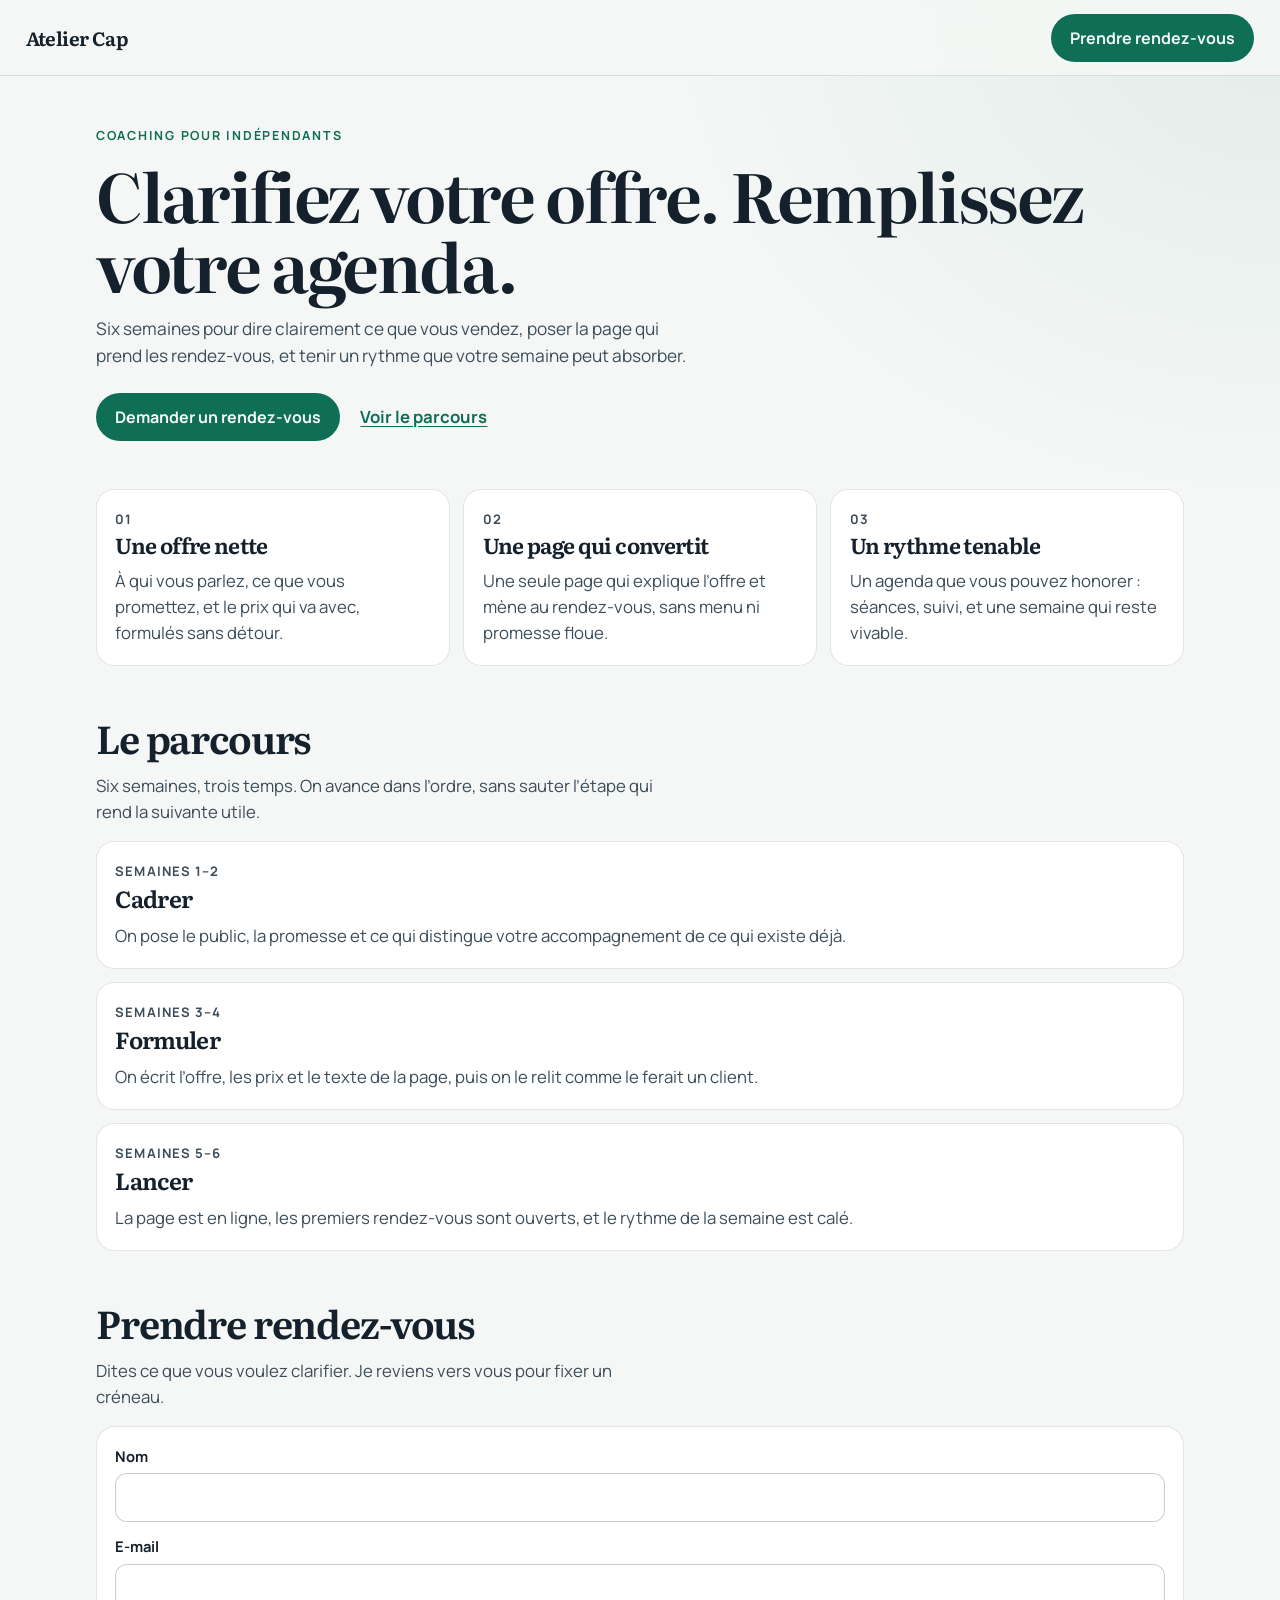
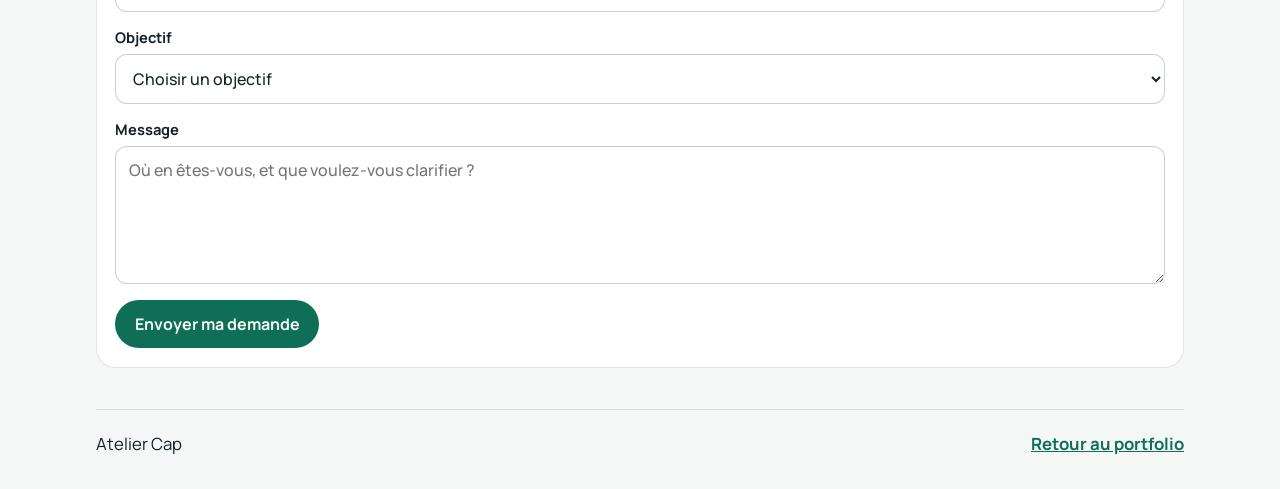
==== coach/index.html @ a21d3401 "Ajouter la landing page coach. Co-authored-by: ASIATA Martine <Vasvohn@users.noreply.github.com>" ====
<!DOCTYPE html>
<html lang="fr">
<head>
    <meta charset="UTF-8">
    <meta name="viewport" content="width=device-width, initial-scale=1.0">
    <title>Atelier Cap</title>
    <meta name="description" content="Atelier Cap accompagne les indépendants pendant six semaines pour clarifier leur offre, écrire une page qui convertit et tenir un rythme de rendez-vous.">
    <link rel="preconnect" href="https://fonts.googleapis.com">
    <link rel="preconnect" href="https://fonts.gstatic.com" crossorigin>
    <link href="https://fonts.googleapis.com/css2?family=Literata:opsz,wght@7..72,560;7..72,650&family=Manrope:wght@400;500;600;700&display=swap" rel="stylesheet">
    <link rel="stylesheet" href="styles.css">
</head>
<body>
    <header class="site-header">
        <a class="brand" href="#accueil">Atelier Cap</a>
        <a class="btn" href="#rendez-vous">Prendre rendez-vous</a>
    </header>

    <main id="accueil">
        <section class="hero">
            <p class="eyebrow">Coaching pour indépendants</p>
            <h1>Clarifiez votre offre. Remplissez votre agenda.</h1>
            <p class="lead">Six semaines pour dire clairement ce que vous vendez, poser la page qui prend les rendez-vous, et tenir un rythme que votre semaine peut absorber.</p>
            <div class="hero-actions">
                <a class="btn" href="#rendez-vous">Demander un rendez-vous</a>
                <a class="text-link" href="#parcours">Voir le parcours</a>
            </div>
        </section>

        <section class="offres" aria-label="Ce que nous clarifions">
            <ol class="cards">
                <li>
                    <p class="card-index">01</p>
                    <h2>Une offre nette</h2>
                    <p>À qui vous parlez, ce que vous promettez, et le prix qui va avec, formulés sans détour.</p>
                </li>
                <li>
                    <p class="card-index">02</p>
                    <h2>Une page qui convertit</h2>
                    <p>Une seule page qui explique l’offre et mène au rendez-vous, sans menu ni promesse floue.</p>
                </li>
                <li>
                    <p class="card-index">03</p>
                    <h2>Un rythme tenable</h2>
                    <p>Un agenda que vous pouvez honorer : séances, suivi, et une semaine qui reste vivable.</p>
                </li>
            </ol>
        </section>

        <section class="parcours" id="parcours">
            <div class="section-head">
                <h2>Le parcours</h2>
                <p>Six semaines, trois temps. On avance dans l’ordre, sans sauter l’étape qui rend la suivante utile.</p>
            </div>
            <ol class="steps">
                <li>
                    <p class="step-when">Semaines 1–2</p>
                    <h3>Cadrer</h3>
                    <p>On pose le public, la promesse et ce qui distingue votre accompagnement de ce qui existe déjà.</p>
                </li>
                <li>
                    <p class="step-when">Semaines 3–4</p>
                    <h3>Formuler</h3>
                    <p>On écrit l’offre, les prix et le texte de la page, puis on le relit comme le ferait un client.</p>
                </li>
                <li>
                    <p class="step-when">Semaines 5–6</p>
                    <h3>Lancer</h3>
                    <p>La page est en ligne, les premiers rendez-vous sont ouverts, et le rythme de la semaine est calé.</p>
                </li>
            </ol>
        </section>

        <section class="rendez-vous" id="rendez-vous">
            <div class="section-head">
                <h2>Prendre rendez-vous</h2>
                <p>Dites ce que vous voulez clarifier. Je reviens vers vous pour fixer un créneau.</p>
            </div>

            <form id="coach-form" class="coach-form" novalidate>
                <div class="fields">
                    <label for="name">Nom
                        <input id="name" name="name" type="text" autocomplete="name" required>
                    </label>
                    <label for="email">E-mail
                        <input id="email" name="email" type="email" autocomplete="email" required>
                    </label>
                    <label for="goal">Objectif
                        <select id="goal" name="goal" required>
                            <option value="">Choisir un objectif</option>
                            <option>Clarifier mon offre</option>
                            <option>Fixer mes prix</option>
                            <option>Trouver mes premiers clients</option>
                            <option>Organiser mes semaines</option>
                        </select>
                    </label>
                    <label for="message">Message
                        <textarea id="message" name="message" rows="5" required minlength="10" placeholder="Où en êtes-vous, et que voulez-vous clarifier ?"></textarea>
                    </label>
                </div>
                <p id="form-error" class="error" role="alert" hidden></p>
                <button class="btn" type="submit">Envoyer ma demande</button>
            </form>

            <div id="confirm" class="confirm" tabindex="-1" hidden>
                <p class="confirm-title">Votre rendez-vous est noté.</p>
                <p id="confirm-summary"></p>
                <button class="btn" type="button" id="new-request">Nouvelle demande</button>
            </div>
        </section>
    </main>

    <footer class="site-footer">
        <p>Atelier Cap</p>
        <a href="../">Retour au portfolio</a>
    </footer>

    <script src="app.js"></script>
</body>
</html>
---- coach/styles.css ----
:root {
    --paper: #f4f7f5;
    --ink: #14202b;
    --accent: #0f6e56;
    --muted: #3c4d5a;
    --card: #ffffff;
    --line: rgba(20, 32, 43, 0.12);
}

* {
    box-sizing: border-box;
}

[hidden] {
    display: none !important;
}

html {
    scroll-behavior: smooth;
}

body {
    margin: 0;
    background:
        radial-gradient(ellipse 80% 40% at 100% 0%, rgba(15, 110, 86, 0.08), transparent 60%),
        var(--paper);
    color: var(--ink);
    font-family: "Manrope", sans-serif;
    font-size: 1.05rem;
    line-height: 1.55;
}

a {
    color: inherit;
}

:focus-visible {
    outline: 2px solid var(--accent);
    outline-offset: 3px;
}

.site-header {
    position: sticky;
    top: 0;
    z-index: 20;
    display: flex;
    flex-wrap: wrap;
    align-items: center;
    justify-content: space-between;
    gap: 0.75rem 1rem;
    padding: 0.85rem 1.15rem;
    background: rgba(244, 247, 245, 0.94);
    border-bottom: 1px solid var(--line);
    backdrop-filter: blur(14px);
}

.brand {
    font-family: "Literata", serif;
    font-weight: 650;
    font-size: 1.2rem;
    letter-spacing: -0.03em;
    text-decoration: none;
}

.hero,
.offres,
.parcours,
.rendez-vous {
    width: min(100% - 2.3rem, 68rem);
    margin-inline: auto;
}

.hero {
    padding: 3.1rem 0 0.4rem;
}

.eyebrow {
    margin: 0 0 0.85rem;
    color: var(--accent);
    font-size: 0.78rem;
    font-weight: 700;
    letter-spacing: 0.14em;
    text-transform: uppercase;
}

h1,
h2,
h3,
.confirm-title {
    font-family: "Literata", serif;
}

h1 {
    margin: 0 0 1rem;
    font-size: clamp(2.3rem, 9vw, 4.2rem);
    font-weight: 650;
    letter-spacing: -0.035em;
    line-height: 1.05;
}

.lead,
.section-head p,
.cards p,
.steps p {
    color: var(--muted);
}

.lead {
    margin: 0 0 1.5rem;
    max-width: 38rem;
    font-size: 1.08rem;
}

.hero-actions {
    display: flex;
    flex-wrap: wrap;
    align-items: center;
    gap: 0.85rem 1.25rem;
}

.btn {
    display: inline-flex;
    align-items: center;
    justify-content: center;
    min-height: 3rem;
    padding: 0.75rem 1.2rem;
    border: 0;
    border-radius: 999px;
    background: var(--accent);
    color: var(--paper);
    font: 700 1rem/1 "Manrope", sans-serif;
    text-decoration: none;
    cursor: pointer;
}

.btn:hover {
    background: #0c5a47;
}

.text-link {
    color: var(--accent);
    font-weight: 700;
    text-underline-offset: 0.2em;
}

.offres,
.parcours,
.rendez-vous {
    padding-top: 2.6rem;
}

.cards,
.steps {
    list-style: none;
    margin: 0;
    padding: 0;
    display: grid;
    gap: 0.85rem;
}

.cards li,
.steps li {
    padding: 1.15rem 1.15rem 1.2rem;
    background: var(--card);
    border: 1px solid var(--line);
    border-radius: 1.15rem;
}

.card-index,
.step-when {
    margin: 0 0 0.45rem;
    color: var(--accent);
    font-size: 0.82rem;
    font-weight: 700;
    letter-spacing: 0.08em;
    text-transform: uppercase;
}

.cards h2,
.steps h3,
.section-head h2 {
    margin: 0 0 0.35rem;
    font-weight: 650;
    letter-spacing: -0.03em;
}

.cards h2,
.steps h3 {
    font-size: 1.45rem;
    text-wrap: balance;
}

.cards p,
.steps p {
    margin: 0;
}

.section-head h2 {
    font-size: clamp(1.8rem, 4vw, 2.4rem);
}

.section-head p {
    margin: 0 0 1rem;
    max-width: 36rem;
}

.steps {
    counter-reset: step;
}

.coach-form,
.confirm {
    padding: 1.15rem;
    background: var(--card);
    border: 1px solid var(--line);
    border-radius: 1.2rem;
}

.fields {
    display: grid;
    gap: 0.85rem;
}

label {
    display: grid;
    gap: 0.35rem;
    font-size: 0.92rem;
    font-weight: 700;
}

input,
select,
textarea {
    width: 100%;
    padding: 0.75rem 0.8rem;
    border: 1px solid rgba(20, 32, 43, 0.22);
    border-radius: 0.75rem;
    background: #fff;
    color: var(--ink);
    font: 500 1rem/1.4 "Manrope", sans-serif;
}

textarea {
    min-height: 7rem;
    resize: vertical;
}

.error {
    margin: 0.9rem 0 0;
    color: #8d2e2e;
    font-weight: 700;
}

.coach-form .btn,
.confirm .btn {
    width: 100%;
    margin-top: 1rem;
}

.confirm-title {
    margin: 0 0 0.45rem;
    font-size: clamp(1.7rem, 4vw, 2.2rem);
    font-weight: 650;
    letter-spacing: -0.03em;
}

#confirm-summary {
    margin: 0;
}

.site-footer {
    display: flex;
    flex-wrap: wrap;
    justify-content: space-between;
    gap: 0.7rem 1.4rem;
    width: min(100% - 2.3rem, 68rem);
    margin: 2.6rem auto 0;
    padding: 1.3rem 0 2rem;
    border-top: 1px solid var(--line);
}

.site-footer p {
    margin: 0;
}

.site-footer a {
    color: var(--accent);
    font-weight: 700;
}

@media (min-width: 720px) {
    .site-header {
        padding-inline: 1.6rem;
    }

    .cards {
        grid-template-columns: repeat(3, 1fr);
        align-items: stretch;
    }

    .cards h2 {
        font-size: 1.35rem;
    }

    .coach-form .btn,
    .confirm .btn {
        width: auto;
    }
}
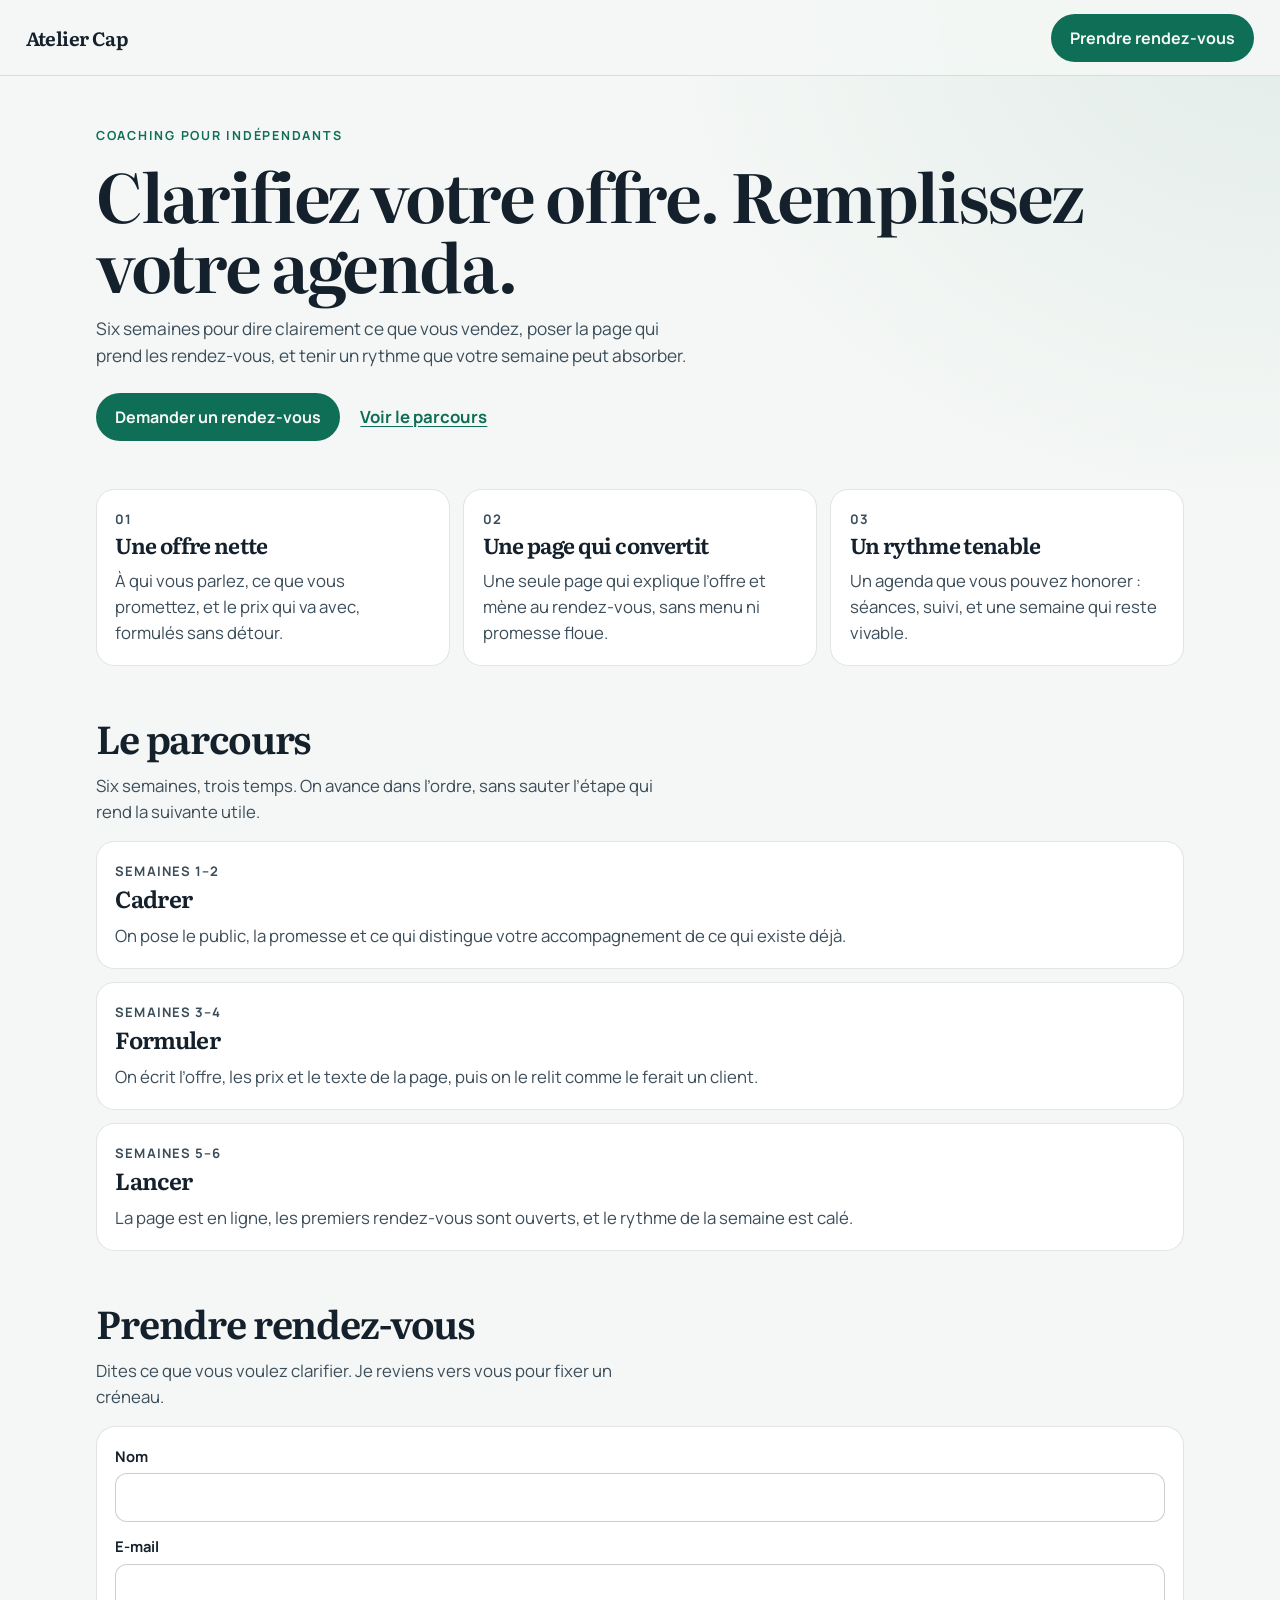
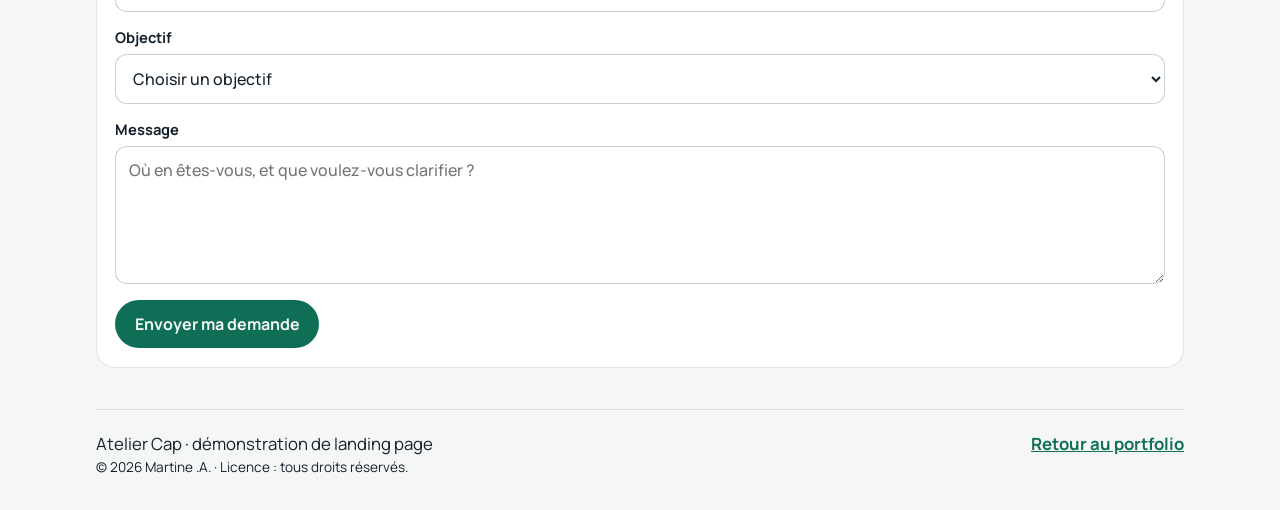
==== commit 99c664f5: "Ajouter la licence en pied de page de chaque site. Co-authored-by: ASIATA Martine <Vasvohn@users.nor" ====
--- a/coach/index.html
+++ b/coach/index.html
@@ -111,7 +111,10 @@
     </main>
 
     <footer class="site-footer">
-        <p>Atelier Cap</p>
+        <div>
+            <p>Atelier Cap · démonstration de landing page</p>
+            <p class="license">© 2026 Martine .A. · Licence : tous droits réservés.</p>
+        </div>
         <a href="../">Retour au portfolio</a>
     </footer>
 
--- a/coach/styles.css
+++ b/coach/styles.css
@@ -307,3 +307,8 @@
         width: auto;
     }
 }
+
+.license {
+    margin-top: 6px;
+    font-size: 0.85rem;
+}
